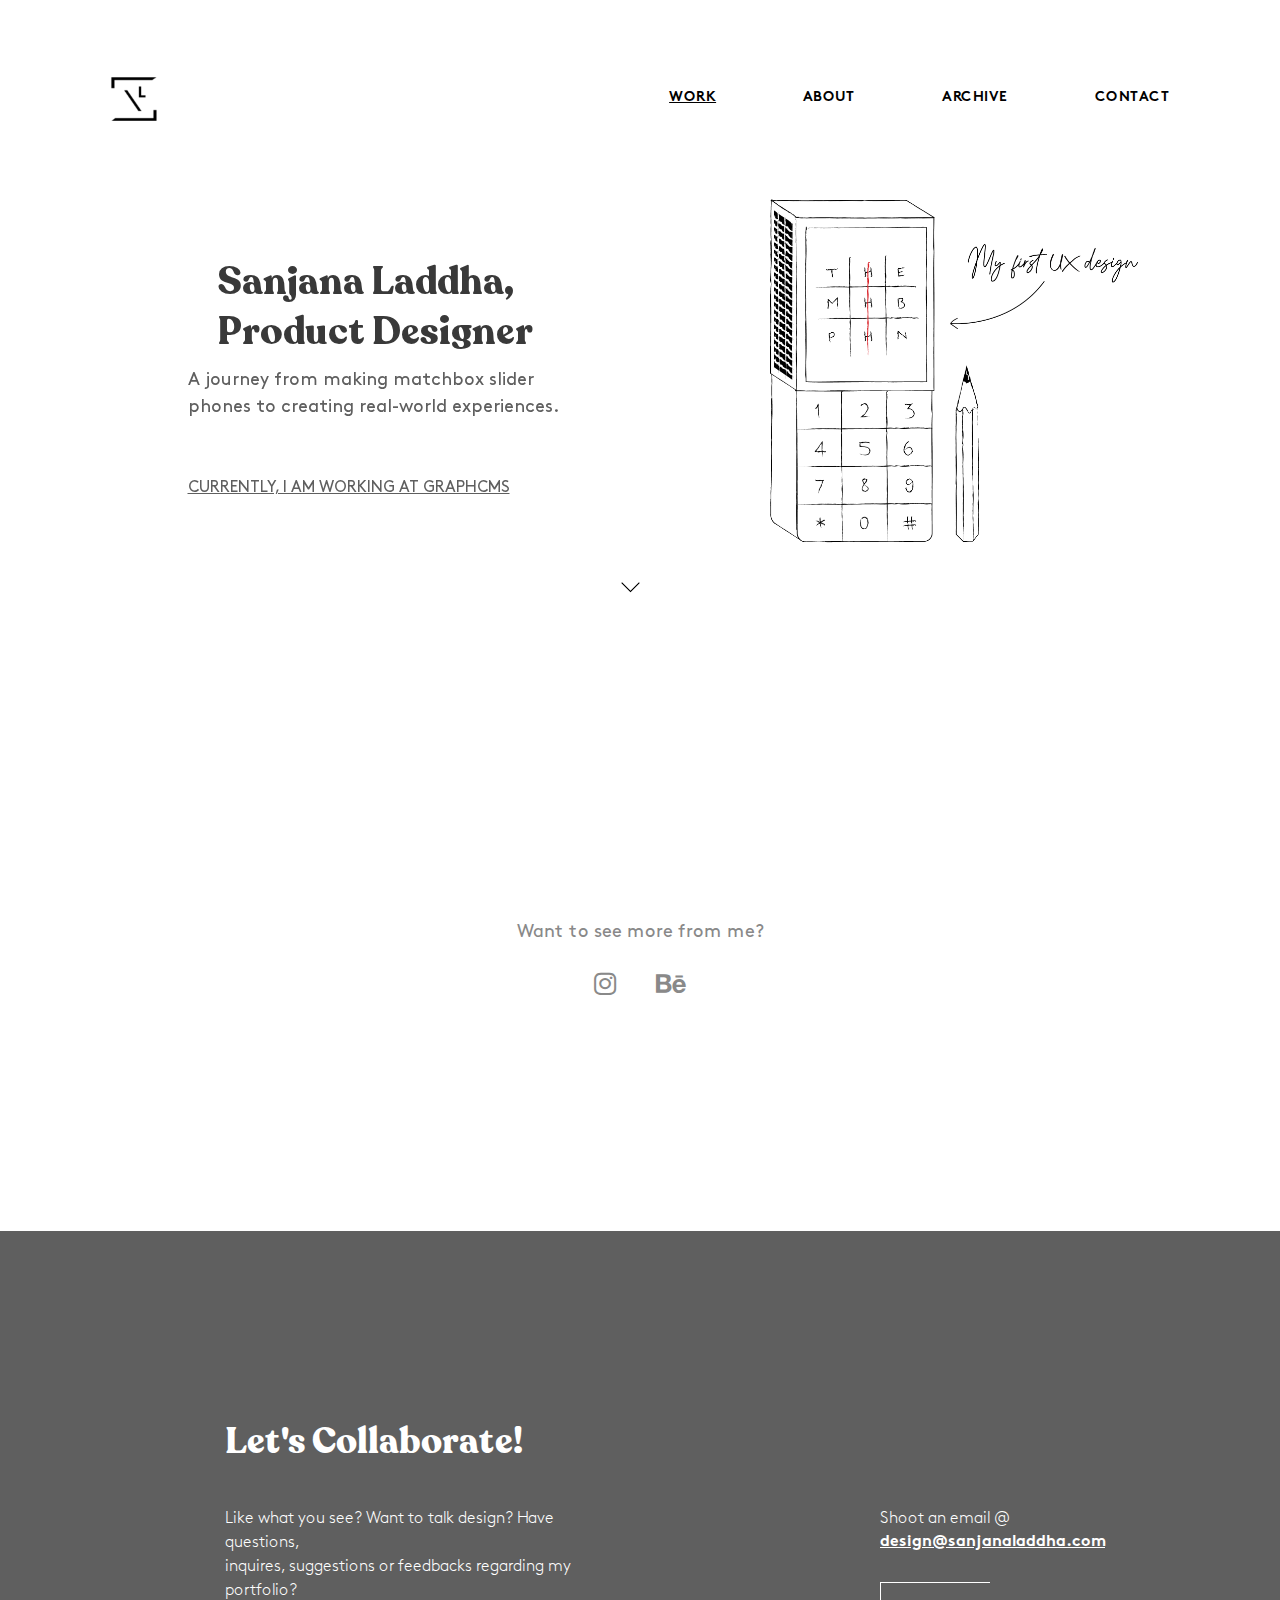
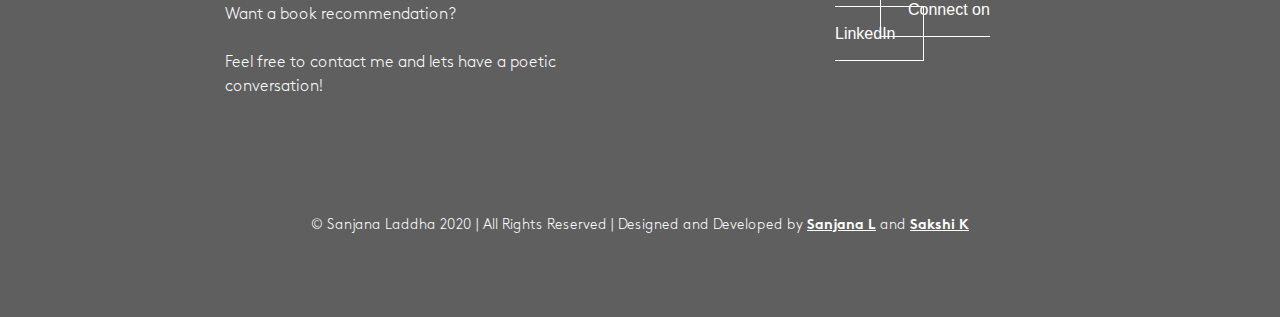
==== index.html @ 804efb01 "initial commit" ====
<html>
    <head>
    <meta name="description" content="I am Sanjana Laddha, a Product and Communication Designer specializing in crafting delightful human experiences"  >
        <meta name="keywords" content="Sanjana , laddha , sanjana laddha , UI , UX , user experince , graphic designer,
        product designer , UI/UX designer , communication designer , mumbai , designer , freelancer,
        designs , free designs, adobe, adobe illustrator , illustrator , adove XD , XD , Photography , photoshop,
        abode photoshop, google designer , google UI , google UX , microsoft , microsoft UI , microsoft designs, 
        designing , free  templates , reserch , logo design , graphics  ">

        <link rel="icon" type="image" href="images/logo@300x.png"/>

        <title>Sanjana Laddha : Product Designer , UI/UX Designer</title>
        <meta name="viewport" content="width=device-width, initial-scale=1.0">
        <link rel="stylesheet" href="https://cdnjs.cloudflare.com/ajax/libs/font-awesome/4.7.0/css/font-awesome.min.css">
        <link rel="stylesheet" href="https://cdnjs.cloudflare.com/ajax/libs/font-awesome/5.13.0/css/all.min.css">
        <link rel="stylesheet" href="https://maxcdn.bootstrapcdn.com/bootstrap/4.0.0/css/bootstrap.min.css" integrity="sha384-Gn5384xqQ1aoWXA+058RXPxPg6fy4IWvTNh0E263XmFcJlSAwiGgFAW/dAiS6JXm" crossorigin="anonymous">
        <link rel="stylesheet" href="https://cdnjs.cloudflare.com/ajax/libs/font-awesome/4.7.0/css/font-awesome.min.css">
        <link rel="stylesheet" href="https://cdnjs.cloudflare.com/ajax/libs/font-awesome/4.7.0/css/font-awesome.min.css">
     

        <link rel="stylesheet" href="css/home.css">
        <link rel="stylesheet" href="css/navigation.css">
        <link rel="stylesheet" href="https://unpkg.com/aos@2.3.0/dist/aos.css">
    </head>
  <body>
  <a href="#" id="top" class="float">
        <i class="fa fa-angle-double-up"></i>
</a>
</section>

      <section id="section-projects" >
      <nav>
                <ul class="menu">
                    <li class="logo"> <a href="index.html">  <img id="logo" src="images/logo@300x.png"></a></li>
                    <li class="item"><a href="index.html"  class="now">Work</a></li>
                    <li class="item "><a href="about.html">About</a></li>
                    <li class="item"><a href="archives.html">Archive</a></li>
                    <li class="item"><a href="contact.html">Contact</a>
                    </li>
                    <li class="toggle"><a href="#"><i class="fas fa-bars"></i></a></li>
                </ul>
        </nav>
</section>
<!-- <div class="b"> -->
<section >
  
<!-- <video autoplay loop muted width="300" height="300">
<source type="video/webm" src="images/after_you.webm">
</video> -->

<div class="row" id="showcase">
     <div class="col-sm-12 col-xs-12 col-md-6">
            <h2 data-aos="fade-up"  class="head">
                  Sanjana Laddha, <br> Product Designer
            </h2>
            <p class="ml3" data-aos="fade-up" >
            A journey from making matchbox slider phones to creating real-world experiences.
            
             </p>
             <p  data-aos="fade-up" class="interning">Currently, I am working at GraphCMS</p>
          
      </div>
      <div class="col-sm-12 col-xs-12 col-md-6" data-aos="fade-up">
          <img class="animation-main" src="images/matchstick.png" ></img>
      </div>
      <a href="#projects" id="arrow" onclick="hide()" class="arrow"></a>
</div>

</section>
      <section id="projects" >
      <div class="row" id="projectDiv">
               
      </div>
        
           </section>
    <section id="social-media">
      <p>Want to see more from me?</p>
    
        <a target="_black" href="https://www.instagram.com/sanjanaladdha/" class="fa fa-instagram"></a>
        <a target="_black" href="https://www.behance.net/sanjanaladdha" class="fa fa-behance"></a>
      
      
    </section>
    <section>
    <footer id="footer">
        <div class="row">
          <div class="col-sm-12 col-xs-12 col-md-6">
            <h3>Let's Collaborate!</h3>
          </div>
          <div class="col-sm-12 col-xs-12 col-md-6"></div>
         </div>
        <div class="row">
          <div class="col-sm-12 col-xs-12 col-md-6 odd1">
              <p> Like what you see? Want to talk design? Have questions, <br class="break">inquires, suggestions or feedbacks regarding my portfolio? 
              <br> Want a book recommendation?
              <br ><br >
              Feel free to contact me and lets have a poetic conversation!</p>
              
          </div>
          
          <div class="col-sm-12 col-xs-12 col-md-6">
            <div class="even1">
            <p>Shoot an email @
            <br>
            <a href="mailto:design@sanjanaladdha.com ">design@sanjanaladdha.com </a></p>
            <a target="_blank" href ="https://www.linkedin.com/in/sanjana-laddha/" class="link">Connect on LinkedIn</a>
          </div>
          </div>
        </div>
        <div class="row">
  
        <div class="col " id="copyright">
          <p> &#169 Sanjana Laddha 2020  |  All Rights Reserved  |  Designed and Developed by 
              <a target="_black" href="https://www.linkedin.com/in/sanjana-laddha/">Sanjana L</a> and <a target="_black" href="https://www.linkedin.com/in/sakshi-kshatriya-9b627313a/">Sakshi K</a></p>
        </div>
      </div>
      </footer>
    </section>
 </div>   
        <script src="https://ajax.googleapis.com/ajax/libs/jquery/3.2.1/jquery.min.js"></script>
    <script src="https://code.jquery.com/jquery-3.2.1.slim.min.js" integrity="sha384-KJ3o2DKtIkvYIK3UENzmM7KCkRr/rE9/Qpg6aAZGJwFDMVNA/GpGFF93hXpG5KkN" crossorigin="anonymous"></script>
    <script src="https://cdnjs.cloudflare.com/ajax/libs/popper.js/1.12.9/umd/popper.min.js" integrity="sha384-ApNbgh9B+Y1QKtv3Rn7W3mgPxhU9K/ScQsAP7hUibX39j7fakFPskvXusvfa0b4Q" crossorigin="anonymous"></script>
    <script src="https://maxcdn.bootstrapcdn.com/bootstrap/4.0.0/js/bootstrap.min.js" integrity="sha384-JZR6Spejh4U02d8jOt6vLEHfe/JQGiRRSQQxSfFWpi1MquVdAyjUar5+76PVCmYl" crossorigin="anonymous"></script>
<script src="https://unpkg.com/aos@2.3.0/dist/aos.js"></script>
    <script src="js/jquery.smoothState.min.js" ></script>
    <script src="js/navigation.js"></script>
    <script src="js/fetchProjects.js"></script>
    <script>
    var cnt;
   
      AOS.init({
        duration: 200,
        once: true,
})
$('#navbarres').hide();
function myFunction() {
 
var x = document.getElementById("navbar");
if (x.className === "topnav") {
  x.className += " responsive";
} else {
x.className = "topnav";
}
}
mybutton = document.getElementById("top");

// When the user scrolls down 20px from the top of the document, show the button
window.onscroll = function() {scrollFunction()};

function scrollFunction() {
  if (document.body.scrollTop > 40 || document.documentElement.scrollTop > 40) {
    mybutton.style.display = "block";
  } else {
    mybutton.style.display = "none";
  }
}


// When the user clicks on the button, scroll to the top of the document
function topFunction() {
  document.body.scrollTop = 0; // For Safari
  document.documentElement.scrollTop = 0; // For Chrome, Firefox, IE and Opera
}

$(window).scroll(function() {

var scrollTop = $(this).scrollTop();

if (scrollTop) {
    
  document.getElementById('arrow').style.display = "none";
}
});
function hide(){
  console.log('in hide')
  var show = document.getElementById('arrow');
  show.style.display = "none";
  cnt++;
}

    </script>
    </body>
</html>
---- css/home.css ----
@import url("../fonts/Brown/stylesheet.css");
@import url("../fonts/Recoleta/stylesheet.css");
*{
    margin:0px;
    padding: 0;
    line-height: 1.5;   
}
#view iframe{
     height: 100%;
  width: 100%;
  
}
@media only screen and (max-width: 600px) {
  #view iframe {
   width: 100%;
   height: auto;
   object-fit: contain;
  }
}
#view{
  font-family: 'Brown';
}
#view h1 {

  text-align: left;
}
.boldp{
  font-weight: 600;
}
#view p {

 font-weight:500;
}
#view img {

  object-fit: contain;
}
@media only screen and (max-width: 600px) {
  #view img {
   width: 100%;
   height: auto;
   object-fit: contain;
  }
}
html {
    scroll-behavior: smooth;
  }
  h1{
    color: #393939;
    font-family: 'Recoleta';
    line-height: 1.2;
    font-weight: bold;
    font-size: 36px;
   /* letter-spacing: ;*/
    align-self: center;
    text-align: center;
    justify-self: center;
    margin-top: 10vh;
}
  /*=====================================HEADER=========================================*/
#showcase{
  
    display: flex;
    flex-direction: row;
    padding: 0px 20px;
    z-index: -1;
    margin: 0vh 10vh;
    max-width: 100%;
    align-items: center;
    justify-content: center;

}
#showcase1{
  display: flex;
  flex-direction: column;
  padding: 0px 20px;
  z-index: -1;
  margin: 0vh 10vh;
  max-width: 100%;
  
}
.animation-main {
  /* Start the shake animation and make the animation last for 0.5 seconds */
  float: right;
  animation: shake 2s ;
  -webkit-backface-visibility: hidden;
    -webkit-transform: translateZ(0) scale(1, 1);
  /* When the animation is finished, start again */
  animation-iteration-count: infinite;
  width: 420px;
  height: auto;
  border: 1px solid white;
}

@keyframes shake {
  0% { transform: translate(1px, 1px) rotate(0deg); }
  10% { transform: translate(-1px, -1px) rotate(-1deg); }
  20% { transform: translate(1px, 0px) rotate(1deg); }
  30% { transform: translate(1px, 1px) rotate(0deg); }
  40% { transform: translate(-1px, -1px) rotate(1deg); }
  50% { transform: translate(1px, 0px) rotate(-1deg); }
  60% { transform: translate(1px, 1px) rotate(0deg); }
  70% { transform: translate(-1px, -1px) rotate(-1deg) }
  80% { transform: translate(1px, 0px) rotate(1deg); }
  90% { transform: translate(1px, 1px) rotate(0deg); }
  100% { transform: translate(-1px, -1px) rotate(-1deg); }
}
@media only screen and (max-width: 600px) {
#showcase {
 margin: 3vh 3vh;
 flex-direction: column-reverse;
  }
  .animation-main{
      float: none;
      width: 100%;
     
  }
}
@media only screen and (max-width: 600px) {
  /* #showcase img {
    margin: 10vh 1vh;
    margin-bottom: 0vh;
    
  } */
}
.head {
    color: #393939;
    font-family: 'Recoleta';
    line-height: 1.3;
    font-weight: bold;
    font-size: 38px;
   /* letter-spacing: ;*/
  align-self: center;
    text-align: left;
    justify-self: center;
    margin-top: 4vh;
    margin-bottom: 10px;
}
@media only screen and (max-width: 600px) {
 .head {
    font-size: 32px;
    margin-top: 5vh;
    text-align: center;
    
  }
 .arrow{
   display: none;
 }
}
#showcase p{
    color: #5f5f5f;
    line-height: 1.2;
    font-family: 'Brown';
    line-height: 1.5;
    font-size: 18px;
   align-self: center;
    text-align: left;
    justify-self: center;
   width: 75%
}
.interning{
  color: #5f5f5f;
  line-height: 1.2;
  font-family: 'Brown';
  line-height: 1.5;
  font-size: 16px !important;
 align-self: center;
  text-align: left;
  justify-self: center;
  text-decoration: underline;
  margin-top: 55px;
  text-transform: uppercase;
  /* padding-bottom: 4px;
  border-bottom: 1px solid #5F5F5F;
  border-width: fit-content; */
}
@media only screen and (max-width: 600px)
 {
  #showcase p
  {
    font-size: 16px;
    text-align: center;
    width: 100%;
  }
}
@media only screen and (max-width: 600px)
 {
  #showcase br
  {
    display: none;
  }
}

#showcase .scroll{
    text-decoration: none;
    
    color: black;
    font-size: 16px;
    align-self: center;
    /* margin-top: 150px; */
    font-weight: bold ;
    font-family: "Brown";
    
}
@media only screen and (max-width: 600px) {
  #showcase .scroll{
    margin-top: 150px;
    text-decoration: underline;
  }
}
#showcase .scroll:hover{
   text-decoration: underline;
   
}


.ml11 {
  font-weight: 700;
  font-size: 3.5em;
}

.ml11 .text-wrapper {
  position: relative;
  display: inline-block;
  padding-top: 0.1em;
  padding-right: 0.05em;
  padding-bottom: 0.15em;
}

.ml11 .line {
  opacity: 0;
  position: absolute;
  left: 0;
  height: 100%;
  width: 3px;
  background-color: rgb(0, 0, 0);
  transform-origin: 0 50%;
}

.ml11 .line1 { 
  top: 0; 
  left: 0;
}

.ml11 .letter {
  display: inline-block;
  line-height: 1em;
}
/*===========================================HEADER===========================================*/


/*============================================NAVBAR===========================================*/
#section-projects{
  margin: 6vh 10vh;
  max-width: 100%;
  margin-bottom: 0vh !important;
}
@media only screen and (max-width: 600px) {
  #section-projects{
    margin: 3vh 3vh;
  
  }
}
nav {
  padding: 0 15px;
}
a {
  color: black;
  text-decoration: none;
}
.menu,
.submenu {   
  list-style-type: none;
}
.logo {
  font-size: 20px;
  padding: 7.5px 10px 7.5px 0;
}
.now{
  text-decoration: underline;
}
.item {
  text-transform: uppercase;
  text-decoration: none;
  color: #000000;
  font-family: "Brown";
  font-size: 14;
  font-weight: bold;
  letter-spacing: 0.5;
  display: block;
  padding-left: 6vw;
  text-align: center;
  padding-top: 2vh;
}
.item.button {
  padding: 9px 5px;
}
a:hover,
.item a:hover::after {
  color: #000000;
  text-decoration: none;
  text-decoration: underline;
}



/* Mobile menu */
.menu {
  display: flex;
  flex-wrap: wrap;
  justify-content: space-between;
  align-items: center;
}
.menu li a {
  display: block;
  padding: 15px 5px;
}
.menu li.subitem a {
  padding: 15px;
}
.toggle {
  order: 1;
  font-size: 20px;

}
.item.button {
  order: 2;
}
.item {
  order: 3;
  width: 100%;
  text-align: center;
  display: none;

}
.active .item {
  display: block;
}
.button.secondary { /* divider between buttons and menu links */
  border-bottom: 1px #444 solid;
}

/* Submenu up from mobile screens */
.submenu {
  display: none;
}
.submenu-active .submenu {
 display: block;
}
.has-submenu i {
  font-size: 12px;
}
.has-submenu > a::after {
  font-family: "Font Awesome 5 Free";
  font-size: 12px;
  line-height: 16px;
  font-weight: 900; 
  content: "\f078";
  color: white;
  padding-left: 5px;
}
.subitem a {
  padding: 10px 15px;
}
.submenu-active {
  background-color: #111;
  border-radius: 3px;
}

/* Tablet menu */
@media all and (min-width: 700px) {
  .menu {
      justify-content: center;
  }
  .logo {
      flex: 1;
  }
  .item.button {
      width: auto;
      order: 1;
      display: block;
  }
  .toggle {
      flex: 1;
      text-align: right;
      order: 2;
  }
  /* Button up from tablet screen */
  .menu li.button a {
      padding: 10px 15px;
      margin: 5px 0;
  }
  .button a {
      background: #0080ff;
      border: 1px royalblue solid;
  }
  .button.secondary {
      border: 0;
  }
  .button.secondary a {
      background: transparent;
      border: 1px #0080ff solid;  
  }
  .button a:hover {
      text-decoration: none;
  }
  .button:not(.secondary) a:hover {
      background: royalblue;
      border-color: darkblue;
  }
}

/* Desktop menu */
@media all and (min-width: 960px) {
  .menu {
      align-items: flex-start;     
      flex-wrap: nowrap;
      background: none;
  }
  .logo {
      order: 0;
  }
  .item {
      order: 1;
      position: relative;
      display: block; 
      width: auto;
  }
  .button {
      order: 2;
  }
  .submenu-active .submenu {
      display: block;
      position: absolute;
      left: 0;
      top: 68px;
      background: #111;
  }
  .toggle {
      display: none;
  }
  .submenu-active {
      border-radius: 0;
  }
}
/*============================================NAVBAR===========================================*/

/*============================================Projects==========================================*/
#projects{
      margin: 10vh 10vh;
  padding-left: 2vw;
}

#project h1{
  color: #393939;
  font-family: 'Recoleta';
  line-height: 1.2;
  font-weight: bold;
  font-size: 36px;
 /* letter-spacing: ;*/
  align-self: center;
  text-align: center;
  justify-self: center;
  margin-top: 10vh;
}
@media only screen and (max-width: 600px) {
  #projects{
    margin: 10vh 3vh;
    padding: none;
    margin-bottom: 12vh;
  }
}

.projectsview{
  margin : 20vh 150px;
}
.projectsview td{
  padding-right: 100px;
}
.projectimg{
  margin : 20vh 150px;
  margin-top:0px;
}
.projectshead{
  margin : 10vh 250px;
    margin-bottom:0px;
   text-align: center;
}
@media only screen and (max-width: 600px) {
  .projectsview{
    margin : 20vh 20px;
   
  }
}
@media only screen and (max-width: 600px) {
  .projectimg{
    margin : 20vh 20px;
     margin-top:0px;
  }
}

@media only screen and (max-width: 600px) {
  .projectshead{
    margin : 20vh 10px;
    margin-bottom:0px;
    text-align: center;
  }
}
.mobnone{
  display:none;
}
.next{
  border: 2px solid #707070;
  color : #707070;
  padding: 10px;
  width: 30%;
  float: right;
  text-decoration: none;
  text-align: center;
  margin-top: 50px;
  
}
.next:hover{
  text-decoration: none;
  background-color : #47A3F3;
  border: none;
  color: white;
}
@media only screen and (max-width: 600px) {
  .next{
    width: 100%;
  }
}
.gif-card{
  margin: 80px auto;
  text-align: center;
}
@media only screen and (max-width: 600px) {
 .gif-card{
   margin: 40px auto;
  }
}
.gif{
    border:none;
     box-shadow: 0px 3px 6px rgba(74, 88, 101, 0.161);
  max-width: 100%;
  max-height:auto;
margin: 0px auto;
}
@media only screen and (max-width: 600px) {
  .gif{
  
     height: auto;
     width: 100%;

  }
}
.odd {
  width: 40vw;

  float: left;
  border: none;
  /*box-shadow: 0 2px 4px 0 rgba(74, 88, 101, 0.16), 0 3px 10px rgba(74, 88, 101, 0.16);*/
  box-shadow: 0px 3px 6px rgba(74, 88, 101, 0.161);
  cursor: pointer;
  margin-bottom: 6vh;
  transition:all 0.3s ease-in-out;
  
}
@media only screen and (max-width: 600px) {
  .odd{
    width: 80vw;
    float: none;
    border: none;
    margin: auto;
    margin-bottom: 6vh;
  }
}

.odd:hover{
     transform: scale(1.02)  !important;
  opacity: 0.6 !important;
}
.even {
  width: 40vw;
 
  float: right;
  border: none;
  box-shadow: 0px 3px 6px rgba(74, 88, 101, 0.161);
  cursor: pointer;
  margin-bottom: 6vh;
   transition:all 0.3s ease-in-out;
}
@media only screen and (max-width: 600px) {
  .even{
    width: 80vw;
    float: none;
    margin-top: 0;
    margin: auto;
    margin-bottom: 6vh;
    border: none;
  
  }
}
.even:hover{
    transform: scale(1.02)  !important;
     opacity: 0.7 !important;
}
#projects h3{
  font-weight: bold;
  font-family: "Recoleta";
  font-size: 32px;
}
@media screen and (max-width: 600px) {
  #projects h3{
    font-size: 24px;
  }
  .card-text{
    -webkit-line-clamp: 4;
  }
}

#projects p{
  line-height: 1.8;
  font-family: "Brown";
  color: #5f5f5f;
  padding-bottom: 2vh;
  
}
.card-text{
  padding-bottom: 0px !important;
  overflow: hidden;
  text-overflow: ellipsis;
  display: -webkit-box;
  /* margin-bottom: 8px; */
  -webkit-line-clamp: 2;
  /* number of lines to show */
  -webkit-box-orient: vertical;
  text-transform: none !important;
}
#projectshead p{
  line-height: 1.5;
  font-family: "Brown";
  color: #5f5f5f;
  padding-bottom: 2vh;
  text-align: center;
  margin: 10px 80px;
}
@media screen and (max-width: 600px) {
  #projects p{
    line-height: 1.5;
  }
}


/*======================================Projects================================================*/
/*======================================Social Media===========================================*/
#social-media{
 margin-top: 25vh;
  text-align: center;
}
#social-media p{
  color:#898989;
  margin-top: 25vh;
  font-size: 18px;
  font-family: "Brown";
}

#social-media a{
  text-decoration: none;
  color:#898989; 
  padding: 1vh 2vh;
  margin-bottom: 25vh;
  font-size: 26px;
}
#social-media a:hover{
  text-decoration: none;
}

/*=====================================FOOTER======================================================*/
.float{
  position: fixed;
  bottom: 10px;
  right: 10px;
  color: aliceblue;
  background-color:  #47A3F3;
  padding: 1% 1.3%;
  font-size: 20px;
  border-radius: 50%;
  display: none;
  z-index: 1;
}
@media only screen and (max-width: 600px) {
  .float{
    padding: 2% 3% ;
    font-size: 20px;
  }
}
.float:hover{
  opacity: 0.5;
}
#footer{
  margin: 0px 0px;
  background-color: #5F5F5F;
  padding-top: 18vh; 
  padding-right: 20vh;
  padding-left: 20vh;
 padding-bottom: 1vh;
 width: auto;
}
@media only screen and (max-width: 800px) {
  #footer{
    
    padding-top: 9vh; 
    padding-right: 5vh;
    padding-left: 5vh;
   padding-bottom: 1vh;
   width: auto;
  }
}
#footer h3{
  color:#FFFFFF ;
  font-weight: bold;
  font-family: "Recoleta";
  padding-top: 3vh ;
  padding-bottom: 1vh;
  padding-right: 5vh;
  padding-left: 5vh;
  font-size: 36px;
}
@media only screen and (max-width: 600px) {
  #footer h3{
    font-size: 26px;
  }
}
#footer p{
 
  color:#FFFFFF ;
  font-size: 16px;
  font-family: "Brown";
  padding: 3vh 5vh;
  font-weight: 300;
  
}
@media only screen and (max-width: 600px) {
  #footer p {
    font-size: 14px;
  }
}
@media only screen and (max-width: 600px) {
  .break{
    display: none;
  }
}
#footer a{
  color: #FFFFFF;
 text-decoration: underline;
 font-weight: bold;
}
#footer .link{
  text-decoration: none;
  font-weight: normal;
  margin: 5vh 5vh;
  padding: 2vh 3vh;
  border: 1px solid #FFFFFF;
  
 
}

.link:hover{
  background-color: #47A3F3;
  border: 1px solid #47A3F3;

}
.even1{
 
  padding-left: 20vh;
}
@media only screen and (max-width: 830px) {
  .even1{
   
    padding: 0px 0px;
    padding-left: 0px;
  }
}
 #copyright p{
  color : #FFFFFF ;
  font-size: 14px;
  padding: 3vh 5vh;
  margin: 5vh 0vh;
 
  text-align: center;
 }
 @media only screen and (max-width: 830px) {
#copyright p{
 
    font-size: 12px;
    text-align : left;
  }
}
/*====================================FOOTER=======================================================*/



/*===============================Contact US==================================*/
#contact-form{
  margin: 10vh 12vh;
  padding-left: 3vw;
}
@media only screen and (max-width: 600px) {
  #contact-form{
    margin: 3vh 3vh;
   margin-bottom: 12vh;
    padding: none;
  }
}
#contact-form h4{
color:  #393838;
font-weight: bold;
font-family: "Recoleta";
}

#contact-form p{
  color:  #A2A2A2;
  font-family:"Brown" ;
  }
#contact-form textarea{
  height: 100%;
    background-color: #EDEDED;
    border: none;
    box-shadow: 0px 3px 6px rgba(74, 88, 101, 0.161);
}
@media only screen and (max-width: 600px) {
  #contact-form textarea{
    width: 100%;
    
  }
}
#contact-form input{
  background-color: #EDEDED;
  border: none;
  width: 30vw;
  height: 8vh !important;
  margin: 4vh;
  box-shadow: 0px 3px 6px rgba(74, 88, 101, 0.161);
}
@media only screen and (max-width: 767px) {
  #contact-form input{
    width: 100%;
    margin: 2vh auto;
  }
}

.extra{
  margin : 4vh;
}


@media only screen and (max-width: 767px)
{
  .extra{
    margin-top: 4vh ;
    margin-right:auto;
    margin-left:auto;
    margin-bottom: 2vh
  }
}

#contact-form .send{
  text-decoration: none;
  font-weight: normal;
  width: 20%;
 
  color: #707070;
  background-color: white;
  border: 2px solid #707070;
 
}
@media only screen and (max-width: 767px)
{
  #contact-form .send{
    margin-top: 4vh ;
    margin-right:auto;
    margin-left:auto;
    margin-bottom: 12vh;
    width: 40%;
  }
}
#contact-form a:hover{
  background-color: #47A3F3;
  color: #FFFFFF;
  border: 2px solid #FFFFFF;
}

/*===========================================Contact Us=============================================*/
/*============================================About================================*/
#about-me{
  
  margin: 10vh 12vh;
  padding-left: 2vw;
}
@media only screen and (max-width: 600px) {
  #about-me{
    margin: 10vh 3vh;
    padding: none;
    margin-bottom: 12vh;
  }
}
.sanjana{
  padding-top: 20vh;
}

@media only screen and (max-width: 600px) {
  .sanjana{
    padding-top: 40px;
    text-align: center;
  }
}
@media only screen and (max-width: 800px) {
  .reverse{
     
       display: flex;
        flex-direction: column-reverse;
       
  }
}
#about-me h4{
color:  #393838;
font-weight: bold;
line-height: 1.5;
font-family: "Recoleta";
font-size: 28px;
}
@media only screen and (max-width: 800px) {
  #about-me h4{
    font-size: 20px;
  }
}
#about-me p{
  color:  #A2A2A2;
  font-family: "Brown";
  }
  #about-me a{
    text-decoration: none;
    font-weight: normal;
    padding: 2vh 4.5vh;
    color: #5f5f5f;
    border: 2px solid #707070;
    
  }
  #about-me a:hover{
    background-color: #47A3F3;
    color: #FFFFFF;
    border: 2px solid #FFFFFF;
  }


  #who{
   
    margin: 6vh 12vh;
    padding-left: 3vw;
    padding-right: 3vw;
    
  }
  @media only screen and (max-width: 600px) {
    #who{
      margin: 6vh 3vh;
      padding: none;
    
    }
  }
  #who h3{
    color:  #393838;
    font-weight: bold;
    font-family: "Recoleta";
    padding-top: 2vh;
    }
    #who p{
      color: #5F5F5F;
      font-family: "Brown";
      font-size: 16px;
      }
  .heading{
    font-weight: bold;
    color:#5F5F5F;
    font-family: "Brown";
    font-size: 16px;
  }
  #who a{
    text-decoration: none;
    font-weight: normal;
  
    padding: 2vh 4.5vh;
    color: #707070;
    border: 2px solid #707070;
   
  }

  #who a:hover{
    background-color: #47A3F3;
    color: #FFFFFF;
    border: 2px solid #FFFFFF;
  }

  #you a{
    text-decoration: underline;
    border: none;
    color: #47A3F3;
    padding: 0 0;
  }
  #you a:hover{
    text-decoration: underline;
    border: none;
    color: #47A3F3;
    background-color: #FFFFFF;
  }
/*============================================About================================*/


/* =========================Animation=================== */
.arrow,
.arrow:before
{
  /* position: absolute ; */
  /* left: 50% ; */
  float: right;
}
  

.arrow{
  width: 25px ;
  height: 25px ;
  /* top: 50% ; */
  margin: 0px 0 0 -20px ;
  -webkit-transform: rotate(45deg) ;
  border-left: none ;
  border-top: none ;
  border-right: 2px white solid ;
  border-bottom: 2px white solid ;
  /* animation-duration: 2s;
  animation-iteration-count: infinite;
  animation-name: arrow; */
}
  

  
.arrow:before{
  content: '';
  width: 13px ;
  height: 13px ;
  /* top: 50%; */
  margin: 0px 10px 0px -10px;
  border-left: none;
  border-top: none;
  border-right: 1px black solid;
  border-bottom: 1px black solid;
  animation-duration: 2s;
  animation-iteration-count: infinite;
  animation-name: arrow;
}
 
  
@keyframes arrow
{
  0% { opacity: 1}
 
100%{ opacity: 0.3 ; transform: translate(10px, 10px) ;}
 

}
  

/* Tablet*/

@media (max-width: 1024px) {
 #showcase{
   margin: auto;

 }
 .head{
   font-size: 28px;
 }
 #showcase p {
   font-size: 15px;
 }
 #section-projects{
   margin: 15px 15px;
 }
 .interning{
   font-size: 15px !important ;
   width: 100% !important;
 }
 .animation-main{
   width: 300px;
 }
}
---- css/navigation.css ----
nav {
   
    padding: 0 15px;
}
a {
    color: black;
    text-decoration: none;
}
.menu,
.submenu {   
    list-style-type: none;
}
.logo {
    font-size: 20px;
    padding: 7.5px 10px 7.5px 0;
}
.now{
    text-decoration: underline;
}
.item {
    text-transform: uppercase;
    text-decoration: none;
    color: #000000;
    font-family: "Brown";
    font-size: 14;
    font-weight: bold;
    letter-spacing: 0.5;
    display: block;
    padding-left: 6vw;
    text-align: center;
    padding-top: 2vh;
}
.item.button {
    padding: 9px 5px;
}
 a:hover,
.item a:hover::after {
    color: #000000;
    text-decoration: none;
    text-decoration: underline;
}



/* Mobile menu */
.menu {
    display: flex;
    flex-wrap: wrap;
    justify-content: space-between;
    align-items: center;
}
.menu li a {
    display: block;
    padding: 15px 5px;
}
.menu li.subitem a {
    padding: 15px;
}
.toggle {
    order: 1;
    font-size: 20px;
  
}
.item.button {
    order: 2;
}
.item {
    order: 3;
    width: 100%;
    text-align: center;
    display: none;
}
.active .item {
    display: block;
}
.button.secondary { /* divider between buttons and menu links */
    border-bottom: 1px #444 solid;
}

/* Submenu up from mobile screens */
.submenu {
    display: none;
}
.submenu-active .submenu {
   display: block;
}
.has-submenu i {
    font-size: 12px;
}
.has-submenu > a::after {
    font-family: "Font Awesome 5 Free";
    font-size: 12px;
    line-height: 16px;
    font-weight: 900; 
    content: "\f078";
    color: white;
    padding-left: 5px;
}
.subitem a {
    padding: 10px 15px;
}
.submenu-active {
    background-color: #111;
    border-radius: 3px;
}

/* Tablet menu */
@media all and (min-width: 700px) {
    .menu {
        justify-content: center;
    }
    .logo {
        flex: 1;
    }
    .item.button {
        width: auto;
        order: 1;
        display: block;
    }
    .toggle {
        flex: 1;
        text-align: right;
        order: 2;
    }
    /* Button up from tablet screen */
    .menu li.button a {
        padding: 10px 15px;
        margin: 5px 0;
    }
    .button a {
        background: #0080ff;
        border: 1px royalblue solid;
    }
    .button.secondary {
        border: 0;
    }
    .button.secondary a {
        background: transparent;
        border: 1px #0080ff solid;  
    }
    .button a:hover {
        text-decoration: none;
    }
    .button:not(.secondary) a:hover {
        background: royalblue;
        border-color: darkblue;
    }
}

/* Desktop menu */
@media all and (min-width: 960px) {
    .menu {
        align-items: flex-start;     
        flex-wrap: nowrap;
        background: none;
    }
    .logo {
        order: 0;
    }
    .item {
        order: 1;
        position: relative;
        display: block; 
        width: auto;
    }
    .button {
        order: 2;
    }
    .submenu-active .submenu {
        display: block;
        position: absolute;
        left: 0;
        top: 68px;
        background: #111;
    }
    .toggle {
        display: none;
    }
    .submenu-active {
        border-radius: 0;
    }
}
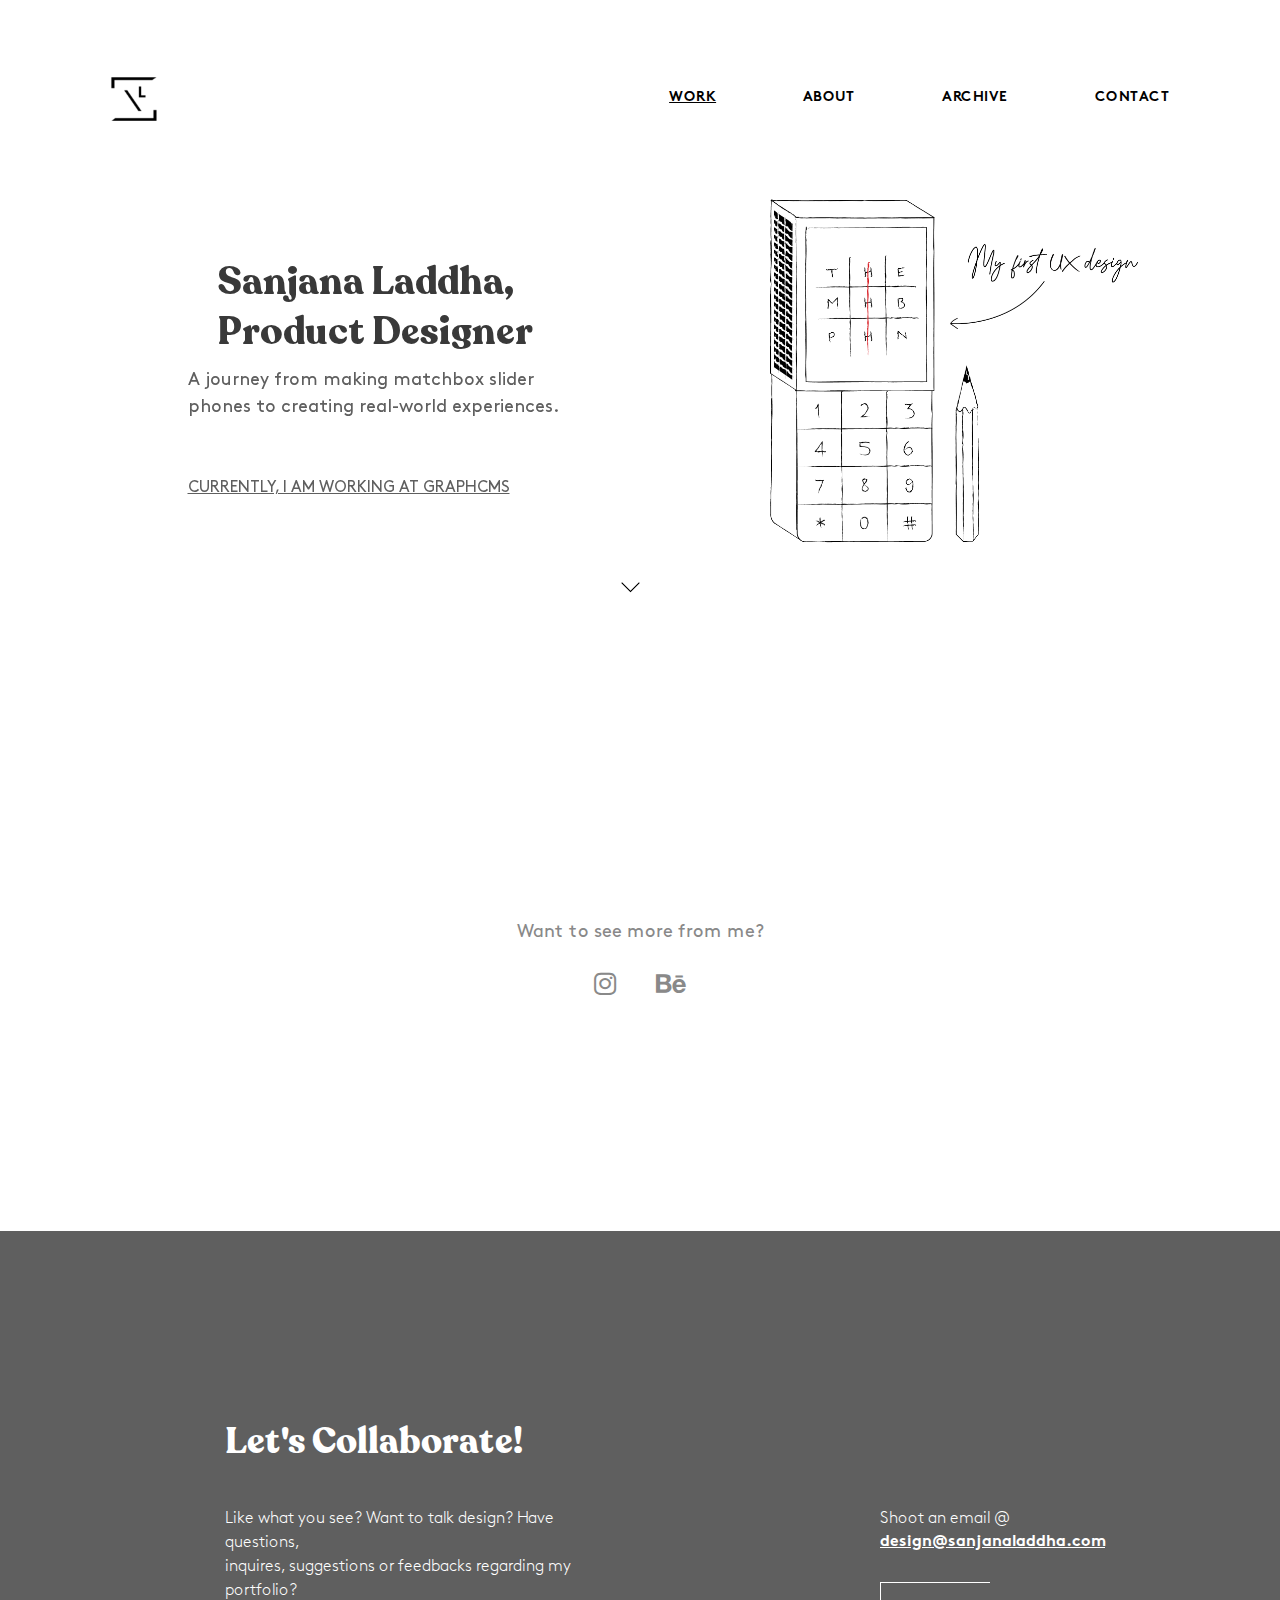
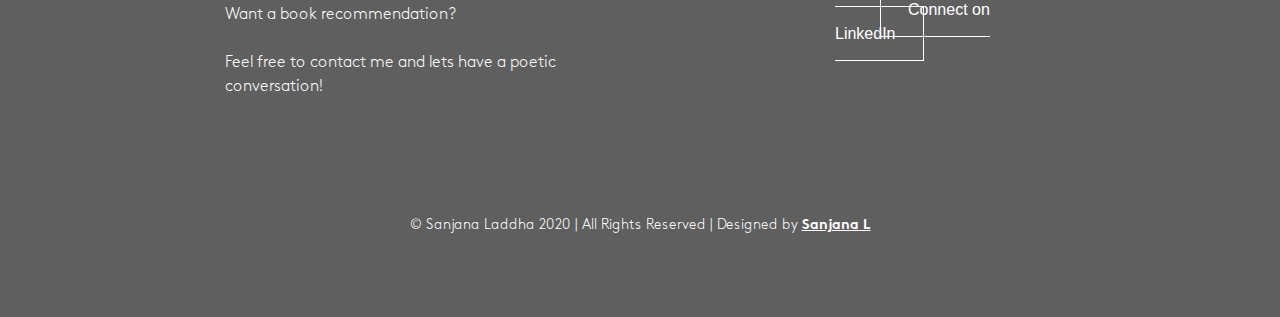
==== commit 716c5635: "updated footer.01" ====
--- a/index.html
+++ b/index.html
@@ -111,9 +111,8 @@
         <div class="row">
   
         <div class="col " id="copyright">
-          <p> &#169 Sanjana Laddha 2020  |  All Rights Reserved  |  Designed and Developed by 
-              <a target="_black" href="https://www.linkedin.com/in/sanjana-laddha/">Sanjana L</a> and <a target="_black" href="https://www.linkedin.com/in/sakshi-kshatriya-9b627313a/">Sakshi K</a></p>
-        </div>
+          <p> &#169 Sanjana Laddha 2020  |  All Rights Reserved  |  Designed by
+              <a target="_black" href="https://www.linkedin.com/in/sanjana-laddha/">Sanjana L</a> 
       </div>
       </footer>
     </section>
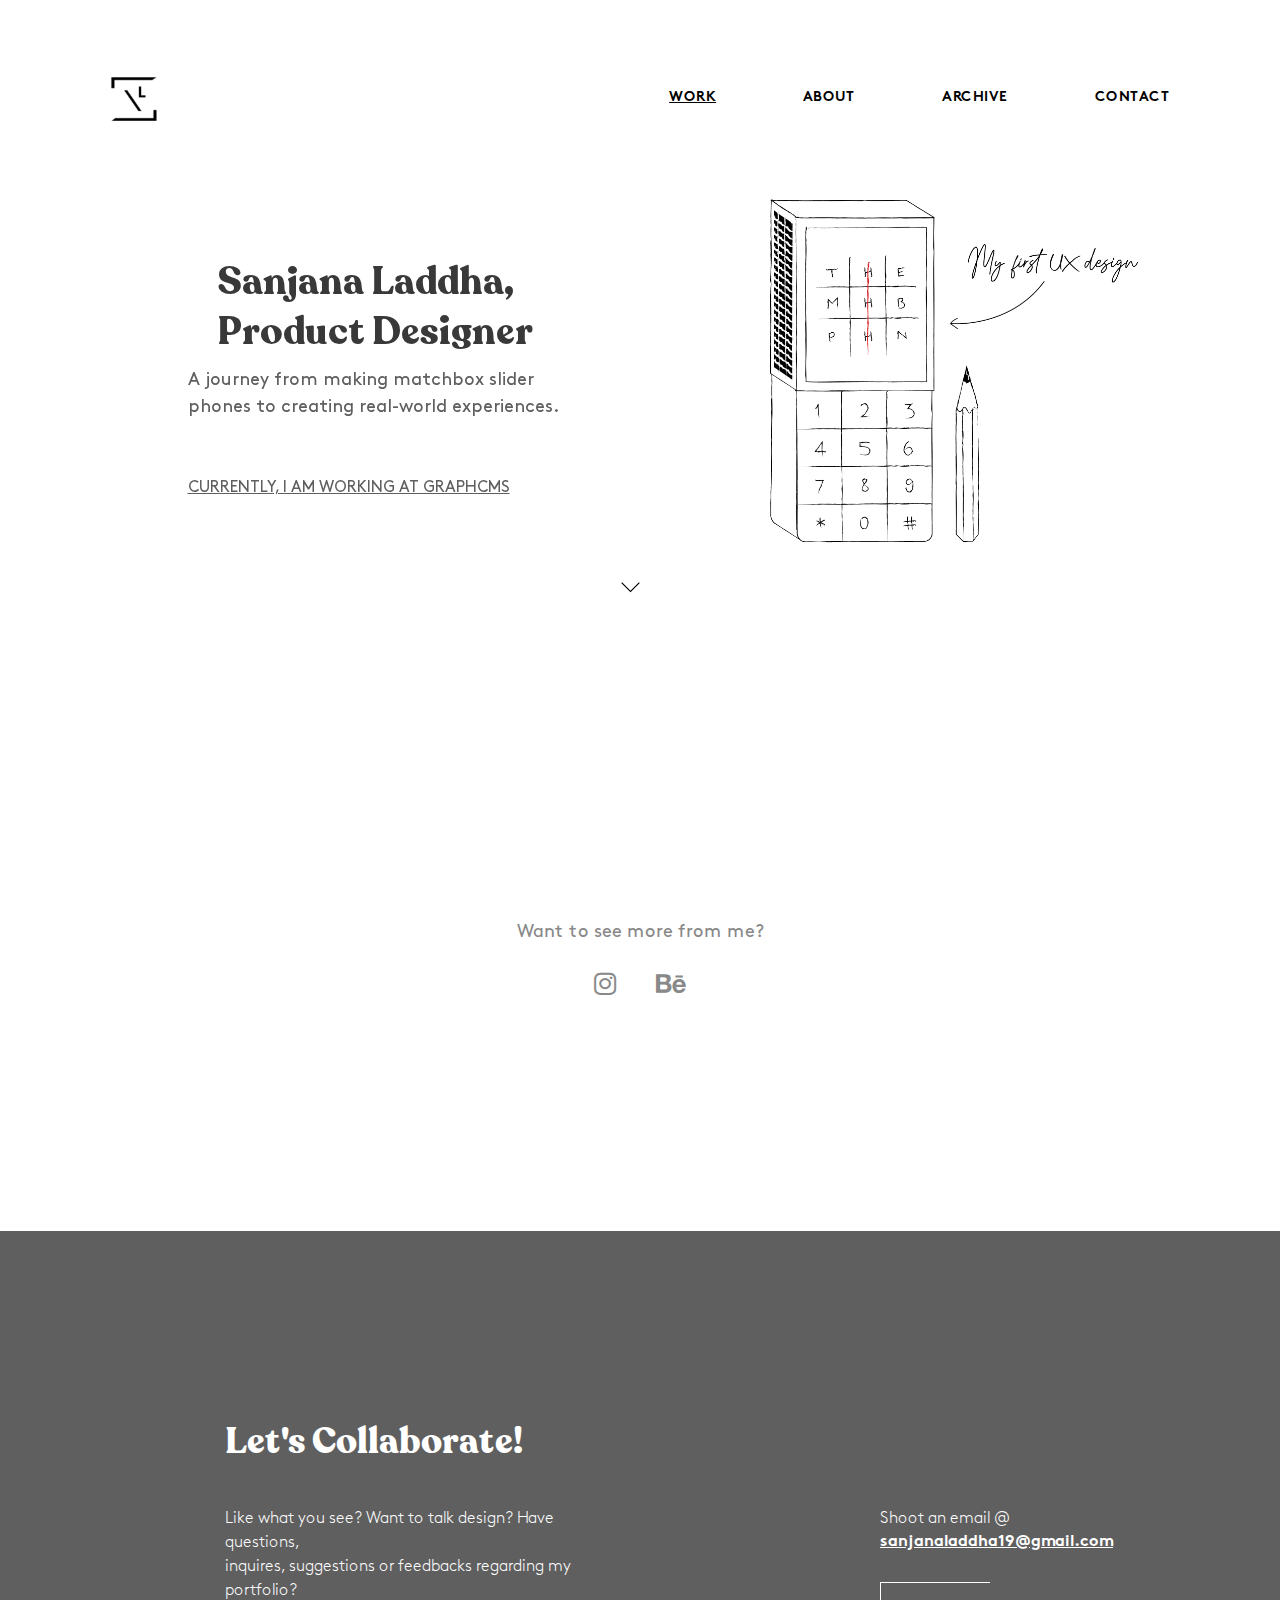
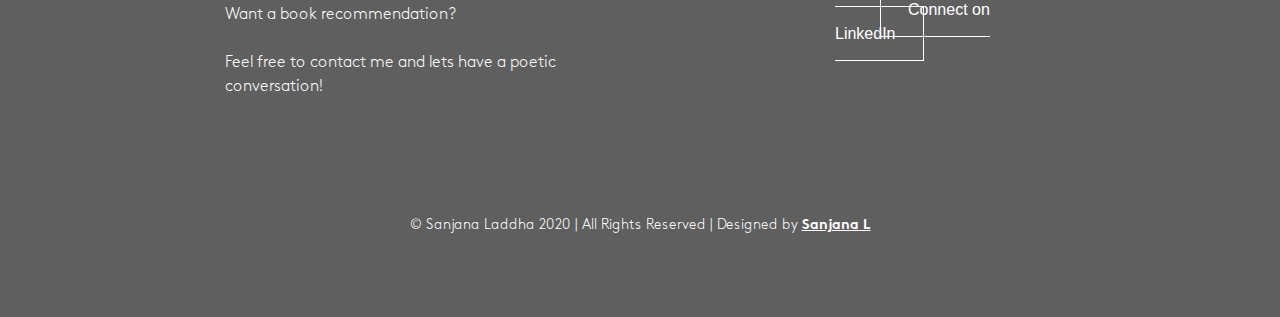
==== commit d97e042c: "Update index.html" ====
--- a/index.html
+++ b/index.html
@@ -103,7 +103,7 @@
             <div class="even1">
             <p>Shoot an email @
             <br>
-            <a href="mailto:design@sanjanaladdha.com ">design@sanjanaladdha.com </a></p>
+            <a href="mailto:sanjanaladdha19@gmail.com">sanjanaladdha19@gmail.com</a></p>
             <a target="_blank" href ="https://www.linkedin.com/in/sanjana-laddha/" class="link">Connect on LinkedIn</a>
           </div>
           </div>
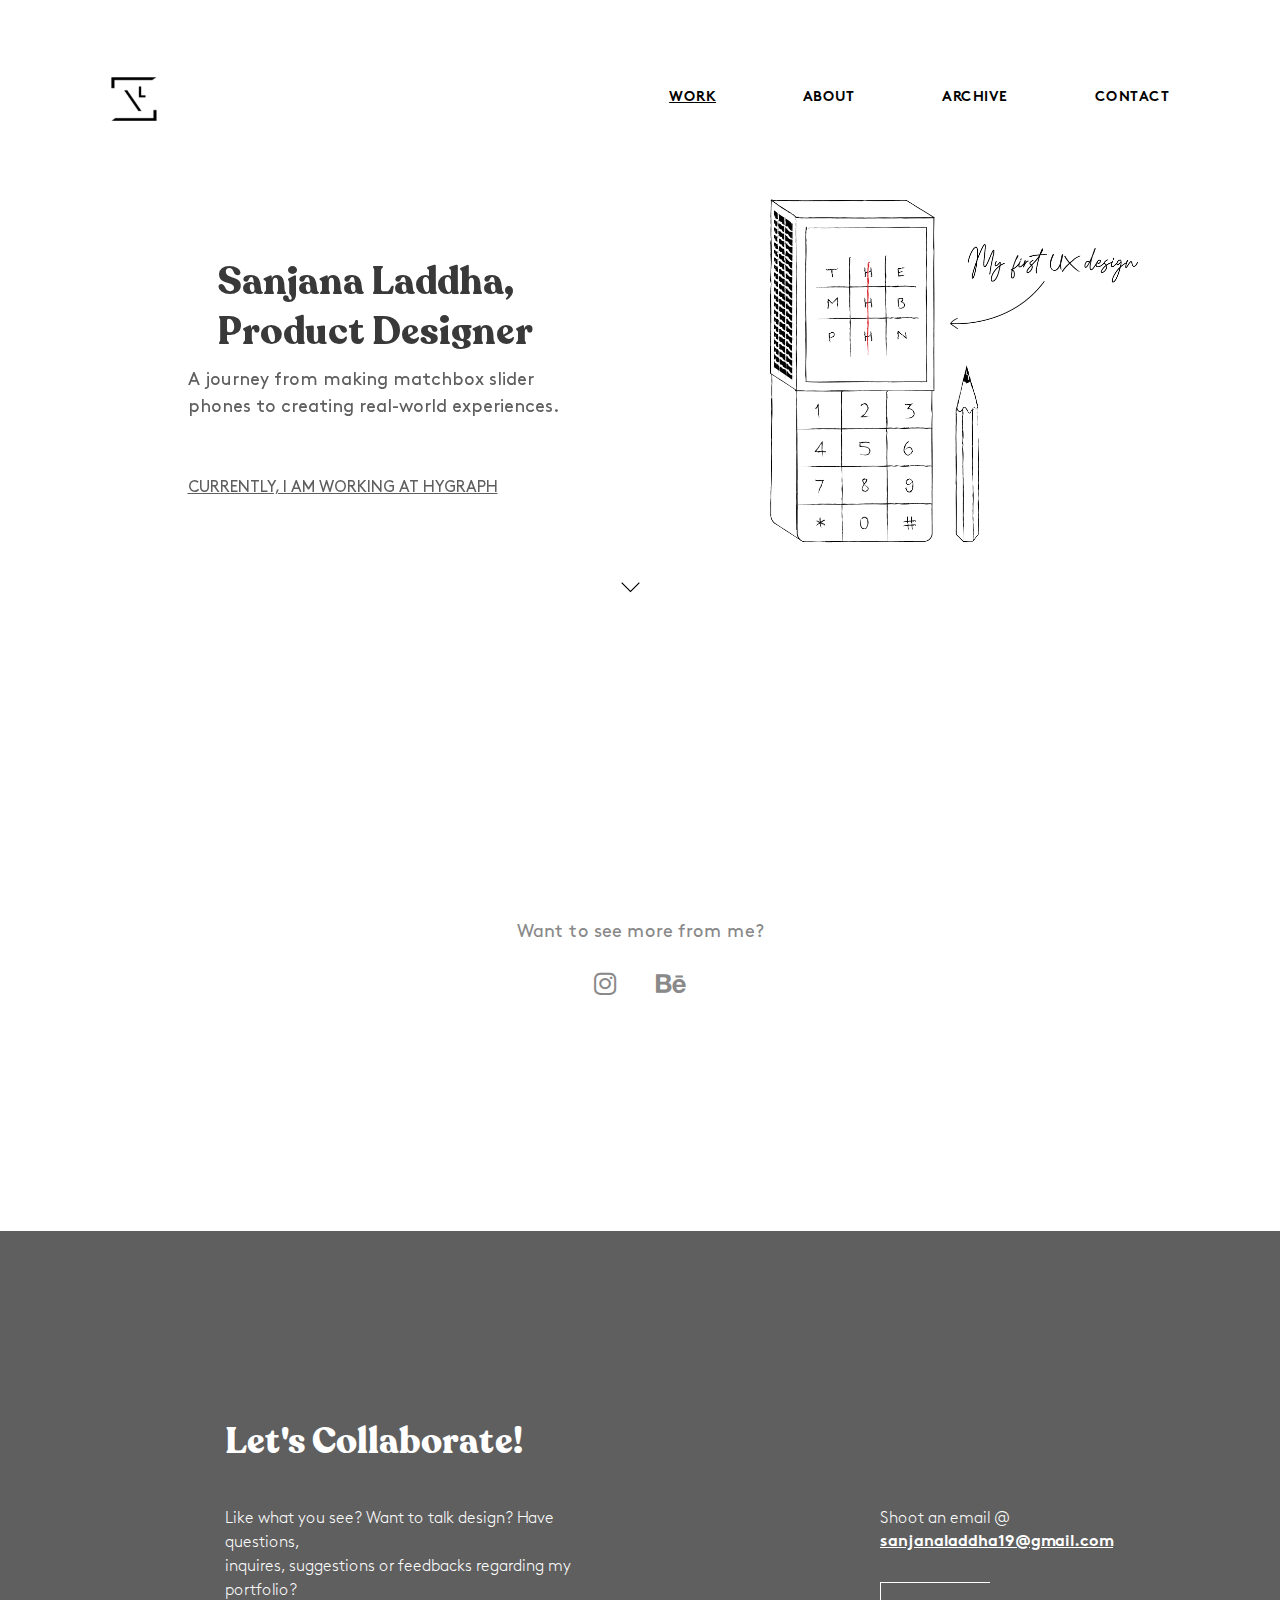
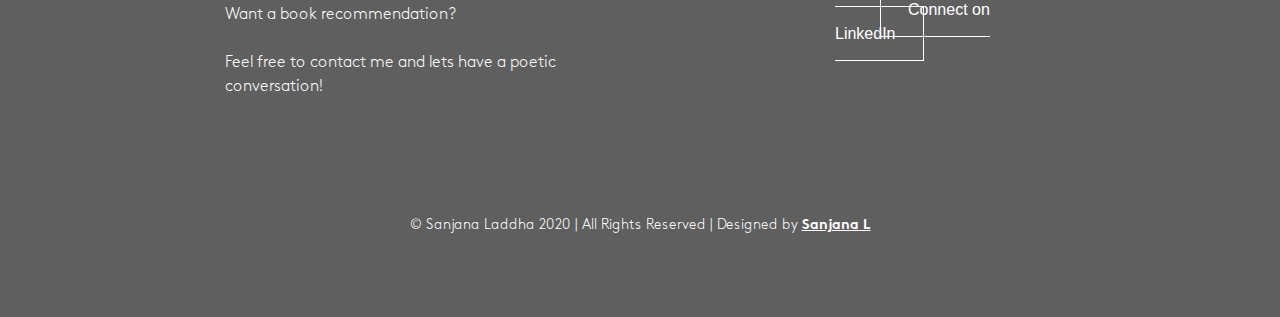
==== commit a147e3fd: "Update index.html" ====
--- a/index.html
+++ b/index.html
@@ -58,7 +58,7 @@
             A journey from making matchbox slider phones to creating real-world experiences.
             
              </p>
-             <p  data-aos="fade-up" class="interning">Currently, I am working at GraphCMS</p>
+             <p  data-aos="fade-up" class="interning">Currently, I am working at HyGraph</p>
           
       </div>
       <div class="col-sm-12 col-xs-12 col-md-6" data-aos="fade-up">
